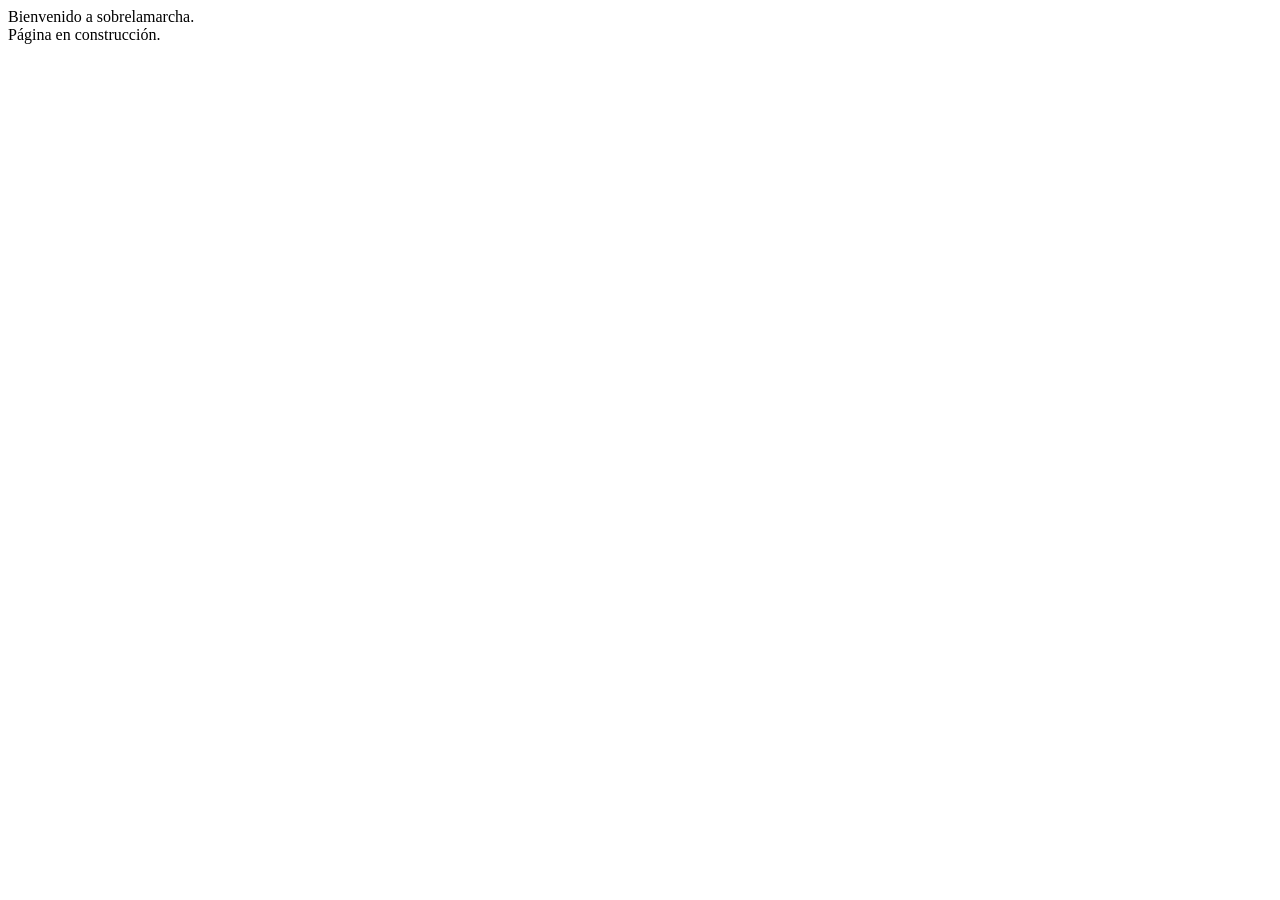
==== index.html @ 865dd1a7 "primer commit" ====
<!DOCTYPE html>
<html lang="en">
<head>
    <meta charset="UTF-8">
    <meta http-equiv="X-UA-Compatible" content="IE=edge">
    <meta name="viewport" content="width=device-width, initial-scale=1.0">
    <title>sobrelamarcha github</title>
</head>
<body>

    Bienvenido a sobrelamarcha.<br>
    Página en construcción.
    
</body>
</html>
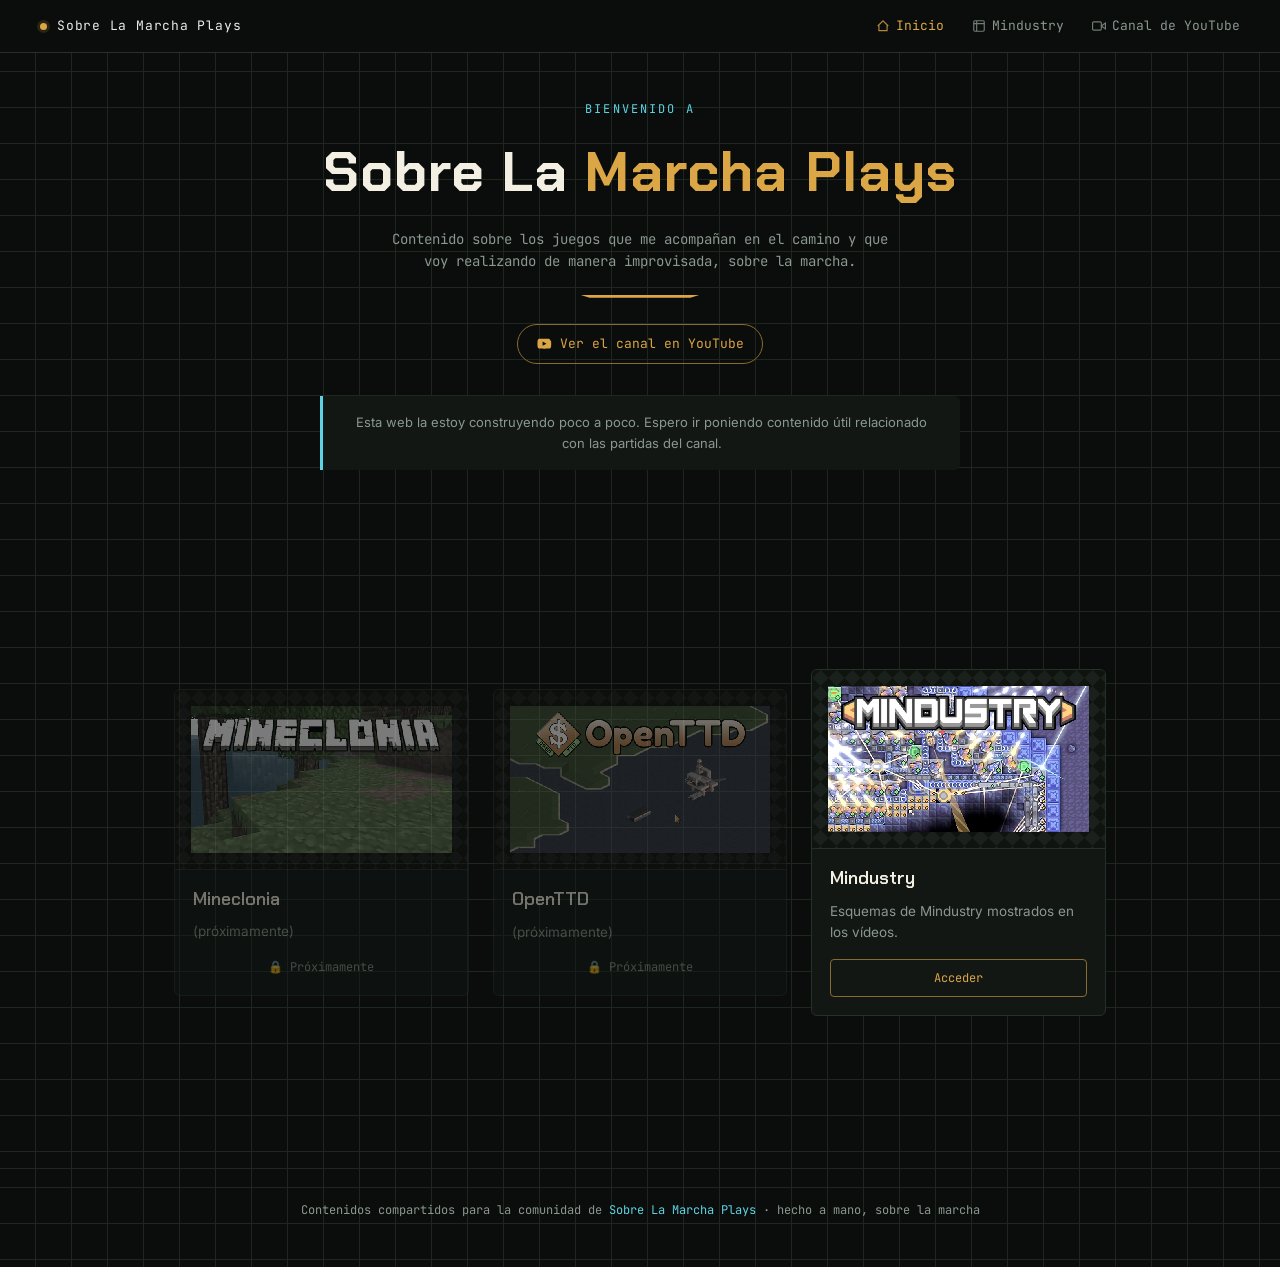
==== commit 325ed2f4: "first commit" ====
--- a/index.html
+++ b/index.html
@@ -1,15 +1,113 @@
-<!DOCTYPE html>
-<html lang="en">
-<head>
-    <meta charset="UTF-8">
-    <meta http-equiv="X-UA-Compatible" content="IE=edge">
-    <meta name="viewport" content="width=device-width, initial-scale=1.0">
-    <title>sobrelamarcha github</title>
-</head>
-<body>
+<!doctype html>
+<html lang="es">
+    <head>
+        <meta charset="UTF-8" />
+        <meta name="viewport" content="width=device-width, initial-scale=1.0" />
+        <title>Sobre La Marcha Plays</title>
+        <link rel="preconnect" href="https://fonts.googleapis.com" />
+        <link rel="preconnect" href="https://fonts.gstatic.com" crossorigin />
+        <link
+            href="https://fonts.googleapis.com/css2?family=Chakra+Petch:wght@500;600;700&family=Inter:wght@400;500&family=JetBrains+Mono:wght@400;500&display=swap"
+            rel="stylesheet"
+        />
+        <link rel="stylesheet" href="styles.css" />
+    </head>
+    <body>
+        <div class="sitebar">
+            <a class="sitebar-brand" href="index.html">
+                <span class="dot"></span>
+                Sobre La Marcha Plays
+            </a>
+            <nav class="sitebar-nav">
+                <a href="index.html" class="current">
+                    <svg viewBox="0 0 24 24" fill="none" stroke="currentColor" stroke-width="2"><path d="M3 12l9-9 9 9M5 10v10h14V10"/></svg>
+                    <span>Inicio</span>
+                </a>
+                <a href="mindustry.html">
+                    <svg viewBox="0 0 24 24" fill="none" stroke="currentColor" stroke-width="2"><rect x="3" y="3" width="18" height="18" rx="2"/><path d="M8 3v18M3 8h18"/></svg>
+                    <span>Mindustry</span>
+                </a>
+                <a href="https://www.youtube.com/@SobreLaMarchaPlays" target="_blank" rel="noopener">
+                    <svg viewBox="0 0 24 24" fill="none" stroke="currentColor" stroke-width="2"><path d="M23 7l-7 5 7 5V7z"/><rect x="1" y="5" width="15" height="14" rx="2"/></svg>
+                    <span>Canal de YouTube</span>
+                </a>
+            </nav>
+        </div>
 
-    Bienvenido a sobrelamarcha.<br>
-    Página en construcción.
-    
-</body>
-</html>+        <div class="home-header">
+            <p class="eyebrow">Bienvenido a</p>
+            <h1>Sobre La <span>Marcha Plays</span></h1>
+            <p class="sub">
+                Contenido sobre los juegos que me acompañan en el camino y que
+                voy realizando de manera improvisada, sobre la marcha.
+            </p>
+            <div class="rule"></div>
+            <a
+                class="yt-link"
+                href="https://www.youtube.com/@SobreLaMarchaPlays"
+                target="_blank"
+                rel="noopener"
+            >
+                <svg viewBox="0 0 24 24" fill="currentColor">
+                    <path
+                        d="M21.6 7.2s-.2-1.5-.8-2.1c-.8-.8-1.7-.8-2.1-.9C15.9 4 12 4 12 4h0s-3.9 0-6.7.2c-.4 0-1.3.1-2.1.9-.6.6-.8 2.1-.8 2.1S2.2 9 2.2 10.7v1.6c0 1.8.2 3.5.2 3.5s.2 1.5.8 2.1c.8.8 1.9.8 2.4.9 1.7.2 7.4.2 7.4.2s3.9 0 6.7-.2c.4 0 1.3-.1 2.1-.9.6-.6.8-2.1.8-2.1s.2-1.8.2-3.5v-1.6c0-1.8-.2-3.5-.2-3.5zM9.9 14.6V8.4l5.8 3.1-5.8 3.1z"
+                    />
+                </svg>
+                <span>Ver el canal en YouTube</span>
+            </a>
+            <div class="build-note">
+                Esta web la estoy construyendo poco a poco. Espero ir poniendo
+                contenido útil relacionado con las partidas del canal.
+            </div>
+        </div>
+
+        <main>
+            <div class="hub-grid">
+                <div class="hub-card coming-soon">
+                    <div class="hub-card-img">
+                        <img
+                            src="img/sections/mineclonia.png"
+                            alt="Mineclonia"
+                        />
+                    </div>
+                    <h3>Mineclonia</h3>
+                    <p>(próximamente)</p>
+                    <span class="coming-soon-label"
+                        >&#x1f512; Próximamente</span
+                    >
+                </div>
+
+                <div class="hub-card coming-soon">
+                    <div class="hub-card-img">
+                        <img src="img/sections/openttd.png" alt="OpenTTD" />
+                    </div>
+                    <h3>OpenTTD</h3>
+                    <p>(próximamente)</p>
+                    <span class="coming-soon-label"
+                        >&#x1f512; Próximamente</span
+                    >
+                </div>
+
+                <a href="mindustry.html" class="hub-card">
+                    <div class="hub-card-img">
+                        <img src="img/sections/mindustry.png" alt="Mindustry" />
+                    </div>
+                    <h3>Mindustry</h3>
+                    <p>Esquemas de Mindustry mostrados en los vídeos.</p>
+                    <span class="hub-card-btn">Acceder</span>
+                </a>
+            </div>
+        </main>
+
+        <footer>
+            Contenidos compartidos para la comunidad de
+            <a
+                href="https://www.youtube.com/@SobreLaMarchaPlays"
+                target="_blank"
+                rel="noopener"
+                >Sobre La Marcha Plays</a
+            >
+            · hecho a mano, sobre la marcha
+        </footer>
+    </body>
+</html>
--- a/styles.css
+++ b/styles.css
@@ -0,0 +1,636 @@
+:root {
+    --bg: #0a0d0b;
+    --surface: #121714;
+    --surface-2: #1a211c;
+    --border: #26302a;
+    --border-soft: #1e2620;
+    --text: #e9ede9;
+    --text-dim: #8a988f;
+    --gold: #dba646;
+    --gold-dim: #8a6a30;
+    --green: #5f9a5a;
+    --cyan: #5ed3e3;
+    --line: #26302a;
+    --line-soft: #1e2620;
+}
+* {
+    box-sizing: border-box;
+}
+html,
+body {
+    margin: 0;
+    padding: 0;
+}
+body {
+    background: var(--bg);
+    color: var(--text);
+    font-family: "Inter", sans-serif;
+    line-height: 1.55;
+    background-image:
+        linear-gradient(var(--border-soft) 1px, transparent 1px),
+        linear-gradient(90deg, var(--border-soft) 1px, transparent 1px);
+    background-size: 36px 36px;
+    background-position: -1px -1px;
+}
+
+/* ---------- sitebar ---------- */
+.sitebar {
+    position: fixed;
+    top: 0;
+    left: 0;
+    right: 0;
+    z-index: 100;
+    display: flex;
+    align-items: center;
+    justify-content: space-between;
+    padding: 16px 40px;
+    border-bottom: 1px solid var(--line);
+    background: var(--bg);
+}
+.sitebar-brand {
+    display: flex;
+    align-items: center;
+    gap: 10px;
+    font-family: "JetBrains Mono", monospace;
+    font-size: 13px;
+    letter-spacing: 0.06em;
+    color: var(--text);
+    text-decoration: none;
+}
+.sitebar-brand .dot {
+    width: 7px;
+    height: 7px;
+    border-radius: 50%;
+    background: var(--gold);
+    box-shadow: 0 0 0 3px rgba(219, 166, 70, 0.15);
+    flex-shrink: 0;
+}
+.sitebar-nav {
+    display: flex;
+    gap: 28px;
+    font-family: "JetBrains Mono", monospace;
+    font-size: 13px;
+}
+.sitebar-nav a {
+    color: var(--text-dim);
+    text-decoration: none;
+    display: flex;
+    align-items: center;
+    gap: 6px;
+    transition: color 0.15s ease;
+}
+.sitebar-nav a:hover {
+    color: var(--cyan);
+}
+.sitebar-nav a svg {
+    width: 14px;
+    height: 14px;
+    opacity: 0.8;
+}
+.sitebar-nav .current {
+    color: var(--gold);
+}
+
+/* ---------- page header ---------- */
+.page-header {
+    padding: 100px 24px 40px;
+    max-width: 720px;
+    margin: 0 auto;
+    text-align: center;
+}
+.back-link {
+    display: inline-flex;
+    align-items: center;
+    gap: 6px;
+    font-family: "JetBrains Mono", monospace;
+    font-size: 13px;
+    color: var(--text-dim);
+    text-decoration: none;
+    margin-bottom: 20px;
+    transition: color 0.15s ease;
+}
+.back-link:hover {
+    color: var(--cyan);
+}
+.back-link svg {
+    width: 14px;
+    height: 14px;
+}
+.page-header h1 {
+    font-family: "Chakra Petch", sans-serif;
+    font-weight: 700;
+    font-size: clamp(28px, 5vw, 40px);
+    letter-spacing: 0.02em;
+    margin: 0 0 14px;
+    color: #f3efe2;
+}
+.page-header h1 .accent {
+    color: var(--gold);
+}
+.page-header .desc {
+    font-family: "JetBrains Mono", monospace;
+    font-size: 14px;
+    color: var(--text-dim);
+    line-height: 1.6;
+    margin: 0 auto 26px;
+    max-width: 480px;
+}
+.header-actions {
+    display: flex;
+    gap: 12px;
+    justify-content: center;
+}
+.btn {
+    display: inline-flex;
+    align-items: center;
+    gap: 8px;
+    padding: 10px 18px;
+    border-radius: 6px;
+    font-family: "JetBrains Mono", monospace;
+    font-size: 13px;
+    text-decoration: none;
+    border: 1px solid var(--gold-dim);
+    color: var(--gold);
+    transition: border-color 0.15s ease, color 0.15s ease;
+}
+.btn:hover {
+    border-color: var(--gold);
+    color: #f0c46e;
+}
+.btn svg {
+    width: 14px;
+    height: 14px;
+}
+
+/* ---------- home header ---------- */
+.home-header {
+    padding: 100px 24px 48px;
+    text-align: center;
+}
+.home-header .eyebrow {
+    font-family: "JetBrains Mono", monospace;
+    font-size: 12px;
+    letter-spacing: 0.18em;
+    color: var(--cyan);
+    text-transform: uppercase;
+    margin: 0 0 10px;
+}
+.home-header h1 {
+    font-family: "Chakra Petch", sans-serif;
+    font-weight: 700;
+    font-size: clamp(32px, 6vw, 56px);
+    letter-spacing: 0.02em;
+    margin: 0;
+    color: #f3efe2;
+}
+.home-header h1 span {
+    color: var(--gold);
+}
+.home-header p.sub {
+    font-family: "JetBrains Mono", monospace;
+    color: var(--text-dim);
+    font-size: 14px;
+    margin: 14px auto 0;
+    max-width: 520px;
+}
+.home-header .rule {
+    width: 120px;
+    height: 3px;
+    background: var(--gold);
+    margin: 22px auto 0;
+    clip-path: polygon(0 0, 100% 0, 92% 100%, 8% 100%);
+}
+.home-header .yt-link {
+    display: inline-flex;
+    align-items: center;
+    gap: 8px;
+    margin-top: 26px;
+    padding: 9px 18px;
+    border: 1px solid var(--gold-dim);
+    border-radius: 20px;
+    color: var(--gold);
+    font-family: "JetBrains Mono", monospace;
+    font-size: 13px;
+    text-decoration: none;
+    transition: border-color 0.15s, color 0.15s;
+}
+.home-header .yt-link:hover {
+    border-color: var(--gold);
+    color: #f0c46e;
+}
+.home-header .yt-link svg {
+    width: 16px;
+    height: 16px;
+    flex-shrink: 0;
+}
+
+/* ---------- divider & note ---------- */
+.divider {
+    height: 1px;
+    background: var(--line);
+    margin: 0 40px;
+}
+.build-note {
+    max-width: 640px;
+    margin: 32px auto 0;
+    padding: 16px 20px;
+    background: var(--surface);
+    border-left: 3px solid var(--cyan);
+    border-radius: 0 6px 6px 0;
+    font-size: 13px;
+    color: var(--text-dim);
+    line-height: 1.6;
+}
+.build-note strong {
+    color: var(--text);
+}
+
+/* ---------- layout ---------- */
+main {
+    max-width: 980px;
+    margin: 0 auto;
+    padding: 100px 24px 100px;
+}
+
+.toolbar {
+    display: flex;
+    gap: 12px;
+    align-items: center;
+    margin-bottom: 28px;
+    flex-wrap: wrap;
+}
+.toolbar input[type="search"] {
+    flex: 1;
+    min-width: 200px;
+    background: var(--surface);
+    border: 1px solid var(--border);
+    color: var(--text);
+    font-family: "Inter", sans-serif;
+    font-size: 14px;
+    padding: 11px 14px;
+    border-radius: 4px;
+    outline: none;
+}
+.toolbar input[type="search"]::placeholder {
+    color: var(--text-dim);
+}
+.toolbar input[type="search"]:focus {
+    border-color: var(--cyan);
+}
+.count {
+    font-family: "JetBrains Mono", monospace;
+    font-size: 12px;
+    color: var(--text-dim);
+    white-space: nowrap;
+}
+
+/* ---------- schematic card ---------- */
+.list {
+    display: flex;
+    flex-direction: column;
+    gap: 22px;
+}
+
+.card {
+    background: var(--surface);
+    border: 1px solid var(--border);
+    border-radius: 6px;
+    display: grid;
+    grid-template-columns: 290px 1fr;
+    overflow: hidden;
+}
+@media (max-width: 700px) {
+    .card {
+        grid-template-columns: 1fr;
+    }
+}
+
+.thumb {
+    position: relative;
+    background:
+        linear-gradient(45deg, #10140f 25%, transparent 25%) 0 0/16px 16px,
+        linear-gradient(-45deg, #10140f 25%, transparent 25%) 0 0/16px 16px,
+        linear-gradient(45deg, transparent 75%, #10140f 75%) 0 0/16px 16px,
+        linear-gradient(-45deg, transparent 75%, #10140f 75%) 0 0/16px 16px,
+        var(--surface-2);
+    display: flex;
+    align-items: center;
+    justify-content: center;
+    aspect-ratio: 725/257;
+    border-right: 1px solid var(--border);
+    padding: 10px;
+}
+@media (max-width: 700px) {
+    .thumb {
+        border-right: none;
+        border-bottom: 1px solid var(--border);
+    }
+}
+.thumb img {
+    width: 100%;
+    height: 100%;
+    object-fit: contain;
+    image-rendering: pixelated;
+    display: block;
+}
+.thumb::before,
+.thumb::after,
+.thumb .br1,
+.thumb .br2 {
+    content: "";
+    position: absolute;
+    width: 16px;
+    height: 16px;
+    border-color: var(--gold);
+    border-style: solid;
+}
+.thumb::before {
+    top: 8px;
+    left: 8px;
+    border-width: 2px 0 0 2px;
+}
+.thumb::after {
+    bottom: 8px;
+    right: 8px;
+    border-width: 0 2px 2px 0;
+}
+.thumb .br1 {
+    top: 8px;
+    right: 8px;
+    border-width: 2px 2px 0 0;
+}
+.thumb .br2 {
+    bottom: 8px;
+    left: 8px;
+    border-width: 0 0 2px 2px;
+}
+
+.content {
+    padding: 18px 22px;
+    display: flex;
+    flex-direction: column;
+    gap: 12px;
+    min-width: 0;
+}
+.content .head {
+    display: flex;
+    align-items: baseline;
+    justify-content: space-between;
+    gap: 12px;
+    flex-wrap: wrap;
+}
+.content h3 {
+    font-family: "Chakra Petch", sans-serif;
+    font-size: 19px;
+    font-weight: 600;
+    margin: 0;
+    color: #f3efe2;
+}
+.content .tag {
+    font-family: "JetBrains Mono", monospace;
+    font-size: 11px;
+    color: var(--green);
+    border: 1px solid var(--green);
+    padding: 2px 8px;
+    border-radius: 20px;
+    white-space: nowrap;
+}
+.content .desc {
+    font-size: 13.5px;
+    color: var(--text-dim);
+    margin: 0;
+}
+.content .video-link {
+    font-family: "JetBrains Mono", monospace;
+    font-size: 12px;
+    color: var(--cyan);
+    text-decoration: none;
+    display: inline-flex;
+    align-items: center;
+    gap: 6px;
+    width: fit-content;
+}
+.content .video-link:hover {
+    text-decoration: underline;
+}
+.content .video-pending {
+    font-family: "JetBrains Mono", monospace;
+    font-size: 12px;
+    color: var(--text-dim);
+    font-style: italic;
+}
+
+.code-row {
+    display: flex;
+    gap: 10px;
+    align-items: stretch;
+}
+.code-row textarea {
+    flex: 1;
+    min-width: 0;
+    background: var(--surface-2);
+    border: 1px solid var(--border);
+    color: #cfe8d8;
+    font-family: "JetBrains Mono", monospace;
+    font-size: 11.5px;
+    line-height: 1.5;
+    padding: 10px 12px;
+    border-radius: 4px;
+    resize: vertical;
+    min-height: 80px;
+    max-height: 160px;
+}
+.code-row textarea:focus {
+    outline: none;
+    border-color: var(--cyan);
+}
+
+.copy-btn {
+    flex-shrink: 0;
+    display: flex;
+    flex-direction: column;
+    align-items: center;
+    justify-content: center;
+    gap: 4px;
+    width: 76px;
+    background: transparent;
+    border: 1px solid var(--gold-dim);
+    color: var(--gold);
+    font-family: "JetBrains Mono", monospace;
+    font-size: 11px;
+    letter-spacing: 0.03em;
+    border-radius: 4px;
+    cursor: pointer;
+    transition:
+        border-color 0.15s,
+        color 0.15s;
+}
+.copy-btn:hover {
+    border-color: var(--gold);
+}
+.copy-btn.copied {
+    border-color: var(--cyan);
+    color: var(--cyan);
+}
+.copy-btn svg {
+    width: 18px;
+    height: 18px;
+}
+
+.empty {
+    text-align: center;
+    color: var(--text-dim);
+    font-family: "JetBrains Mono", monospace;
+    font-size: 13px;
+    padding: 60px 0;
+}
+
+footer {
+    text-align: center;
+    padding: 32px 24px 48px;
+    border-top: 1px solid var(--border-soft);
+    color: var(--text-dim);
+    font-family: "JetBrains Mono", monospace;
+    font-size: 12px;
+}
+footer a {
+    color: var(--cyan);
+    text-decoration: none;
+}
+footer a:hover {
+    text-decoration: underline;
+}
+
+/* ---------- hub grid ---------- */
+.hub-grid {
+    display: grid;
+    grid-template-columns: repeat(3, 1fr);
+    gap: 24px;
+    align-items: center;
+    min-height: 50vh;
+}
+
+.hub-card {
+    background: var(--surface);
+    border: 1px solid var(--border);
+    border-radius: 6px;
+    padding: 0;
+    text-decoration: none;
+    color: inherit;
+    display: flex;
+    flex-direction: column;
+    overflow: hidden;
+    transition: border-color 0.15s;
+}
+.hub-card:hover {
+    border-color: var(--gold-dim);
+}
+
+.hub-card-img {
+    background:
+        linear-gradient(45deg, #10140f 25%, transparent 25%) 0 0/16px 16px,
+        linear-gradient(-45deg, #10140f 25%, transparent 25%) 0 0/16px 16px,
+        linear-gradient(45deg, transparent 75%, #10140f 75%) 0 0/16px 16px,
+        linear-gradient(-45deg, transparent 75%, #10140f 75%) 0 0/16px 16px,
+        var(--surface-2);
+    aspect-ratio: 16/9;
+    display: flex;
+    align-items: center;
+    justify-content: center;
+    padding: 16px;
+    border-bottom: 1px solid var(--border);
+}
+.hub-card-img img {
+    width: 100%;
+    height: 100%;
+    object-fit: contain;
+    image-rendering: pixelated;
+}
+
+.hub-card h3 {
+    font-family: "Chakra Petch", sans-serif;
+    font-size: 18px;
+    font-weight: 600;
+    margin: 16px 18px 0;
+    color: #f3efe2;
+}
+.hub-card p {
+    font-size: 13.5px;
+    color: var(--text-dim);
+    margin: 8px 18px 0;
+    flex: 1;
+}
+.hub-card-btn {
+    font-family: "JetBrains Mono", monospace;
+    font-size: 12px;
+    color: var(--gold);
+    border: 1px solid var(--gold-dim);
+    padding: 9px 18px;
+    border-radius: 4px;
+    text-align: center;
+    margin: 16px 18px 18px;
+    transition:
+        border-color 0.15s,
+        color 0.15s;
+}
+.hub-card:hover .hub-card-btn {
+    border-color: var(--gold);
+}
+
+.hub-card.coming-soon {
+    opacity: 0.45;
+    pointer-events: none;
+}
+.hub-card.coming-soon .hub-card-img {
+    filter: grayscale(60%);
+}
+
+.coming-soon-label {
+    font-family: "JetBrains Mono", monospace;
+    font-size: 12px;
+    color: var(--text-dim);
+    text-align: center;
+    margin: 16px 18px 18px;
+}
+
+@media (max-width: 700px) {
+    .hub-grid {
+        grid-template-columns: 1fr;
+    }
+}
+
+/* ---------- responsive ---------- */
+@media (max-width: 640px) {
+    .sitebar {
+        padding: 14px 20px;
+    }
+    .sitebar-nav {
+        gap: 16px;
+    }
+    .sitebar-nav a span {
+        display: none;
+    }
+    .page-header {
+        padding: 80px 16px 32px;
+    }
+    .page-header h1 {
+        font-size: 26px;
+    }
+    .home-header {
+        padding: 80px 20px 36px;
+    }
+    .home-header h1 {
+        font-size: 32px;
+    }
+    .divider {
+        margin: 0 20px;
+    }
+    .build-note {
+        margin-left: 20px;
+        margin-right: 20px;
+    }
+    main {
+        padding-left: 20px;
+        padding-right: 20px;
+    }
+}
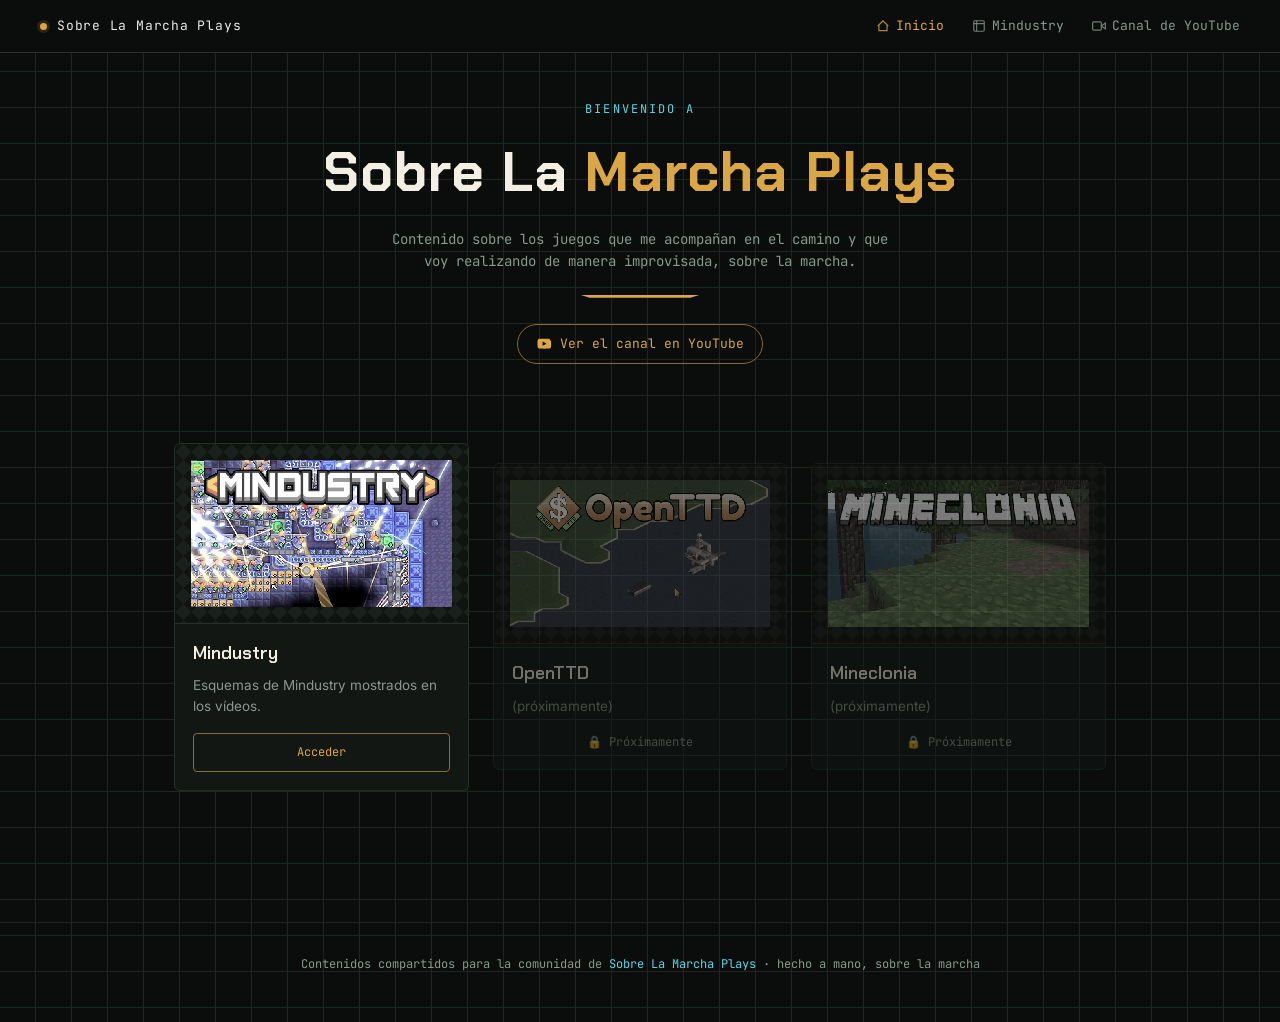
==== commit 0060101b: "fix: change texts and styles" ====
--- a/index.html
+++ b/index.html
@@ -20,15 +20,42 @@
             </a>
             <nav class="sitebar-nav">
                 <a href="index.html" class="current">
-                    <svg viewBox="0 0 24 24" fill="none" stroke="currentColor" stroke-width="2"><path d="M3 12l9-9 9 9M5 10v10h14V10"/></svg>
+                    <svg
+                        viewBox="0 0 24 24"
+                        fill="none"
+                        stroke="currentColor"
+                        stroke-width="2"
+                    >
+                        <path d="M3 12l9-9 9 9M5 10v10h14V10" />
+                    </svg>
                     <span>Inicio</span>
                 </a>
                 <a href="mindustry.html">
-                    <svg viewBox="0 0 24 24" fill="none" stroke="currentColor" stroke-width="2"><rect x="3" y="3" width="18" height="18" rx="2"/><path d="M8 3v18M3 8h18"/></svg>
+                    <svg
+                        viewBox="0 0 24 24"
+                        fill="none"
+                        stroke="currentColor"
+                        stroke-width="2"
+                    >
+                        <rect x="3" y="3" width="18" height="18" rx="2" />
+                        <path d="M8 3v18M3 8h18" />
+                    </svg>
                     <span>Mindustry</span>
                 </a>
-                <a href="https://www.youtube.com/@SobreLaMarchaPlays" target="_blank" rel="noopener">
-                    <svg viewBox="0 0 24 24" fill="none" stroke="currentColor" stroke-width="2"><path d="M23 7l-7 5 7 5V7z"/><rect x="1" y="5" width="15" height="14" rx="2"/></svg>
+                <a
+                    href="https://www.youtube.com/@SobreLaMarchaPlays"
+                    target="_blank"
+                    rel="noopener"
+                >
+                    <svg
+                        viewBox="0 0 24 24"
+                        fill="none"
+                        stroke="currentColor"
+                        stroke-width="2"
+                    >
+                        <path d="M23 7l-7 5 7 5V7z" />
+                        <rect x="1" y="5" width="15" height="14" rx="2" />
+                    </svg>
                     <span>Canal de YouTube</span>
                 </a>
             </nav>
@@ -55,14 +82,28 @@
                 </svg>
                 <span>Ver el canal en YouTube</span>
             </a>
-            <div class="build-note">
-                Esta web la estoy construyendo poco a poco. Espero ir poniendo
-                contenido útil relacionado con las partidas del canal.
-            </div>
         </div>
 
         <main>
             <div class="hub-grid">
+                <a href="mindustry.html" class="hub-card">
+                    <div class="hub-card-img">
+                        <img src="img/sections/mindustry.png" alt="Mindustry" />
+                    </div>
+                    <h3>Mindustry</h3>
+                    <p>Esquemas de Mindustry mostrados en los vídeos.</p>
+                    <span class="hub-card-btn">Acceder</span>
+                </a>
+                <div class="hub-card coming-soon">
+                    <div class="hub-card-img">
+                        <img src="img/sections/openttd.png" alt="OpenTTD" />
+                    </div>
+                    <h3>OpenTTD</h3>
+                    <p>(próximamente)</p>
+                    <span class="coming-soon-label"
+                        >&#x1f512; Próximamente</span
+                    >
+                </div>
                 <div class="hub-card coming-soon">
                     <div class="hub-card-img">
                         <img
@@ -76,26 +117,6 @@
                         >&#x1f512; Próximamente</span
                     >
                 </div>
-
-                <div class="hub-card coming-soon">
-                    <div class="hub-card-img">
-                        <img src="img/sections/openttd.png" alt="OpenTTD" />
-                    </div>
-                    <h3>OpenTTD</h3>
-                    <p>(próximamente)</p>
-                    <span class="coming-soon-label"
-                        >&#x1f512; Próximamente</span
-                    >
-                </div>
-
-                <a href="mindustry.html" class="hub-card">
-                    <div class="hub-card-img">
-                        <img src="img/sections/mindustry.png" alt="Mindustry" />
-                    </div>
-                    <h3>Mindustry</h3>
-                    <p>Esquemas de Mindustry mostrados en los vídeos.</p>
-                    <span class="hub-card-btn">Acceder</span>
-                </a>
             </div>
         </main>
 
--- a/styles.css
+++ b/styles.css
@@ -151,7 +151,9 @@
     text-decoration: none;
     border: 1px solid var(--gold-dim);
     color: var(--gold);
-    transition: border-color 0.15s ease, color 0.15s ease;
+    transition:
+        border-color 0.15s ease,
+        color 0.15s ease;
 }
 .btn:hover {
     border-color: var(--gold);
@@ -164,7 +166,7 @@
 
 /* ---------- home header ---------- */
 .home-header {
-    padding: 100px 24px 48px;
+    padding: 100px 24px 18px;
     text-align: center;
 }
 .home-header .eyebrow {
@@ -212,7 +214,9 @@
     font-family: "JetBrains Mono", monospace;
     font-size: 13px;
     text-decoration: none;
-    transition: border-color 0.15s, color 0.15s;
+    transition:
+        border-color 0.15s,
+        color 0.15s;
 }
 .home-header .yt-link:hover {
     border-color: var(--gold);
@@ -249,7 +253,7 @@
 main {
     max-width: 980px;
     margin: 0 auto;
-    padding: 100px 24px 100px;
+    padding: 10px 24px 80px;
 }
 
 .toolbar {
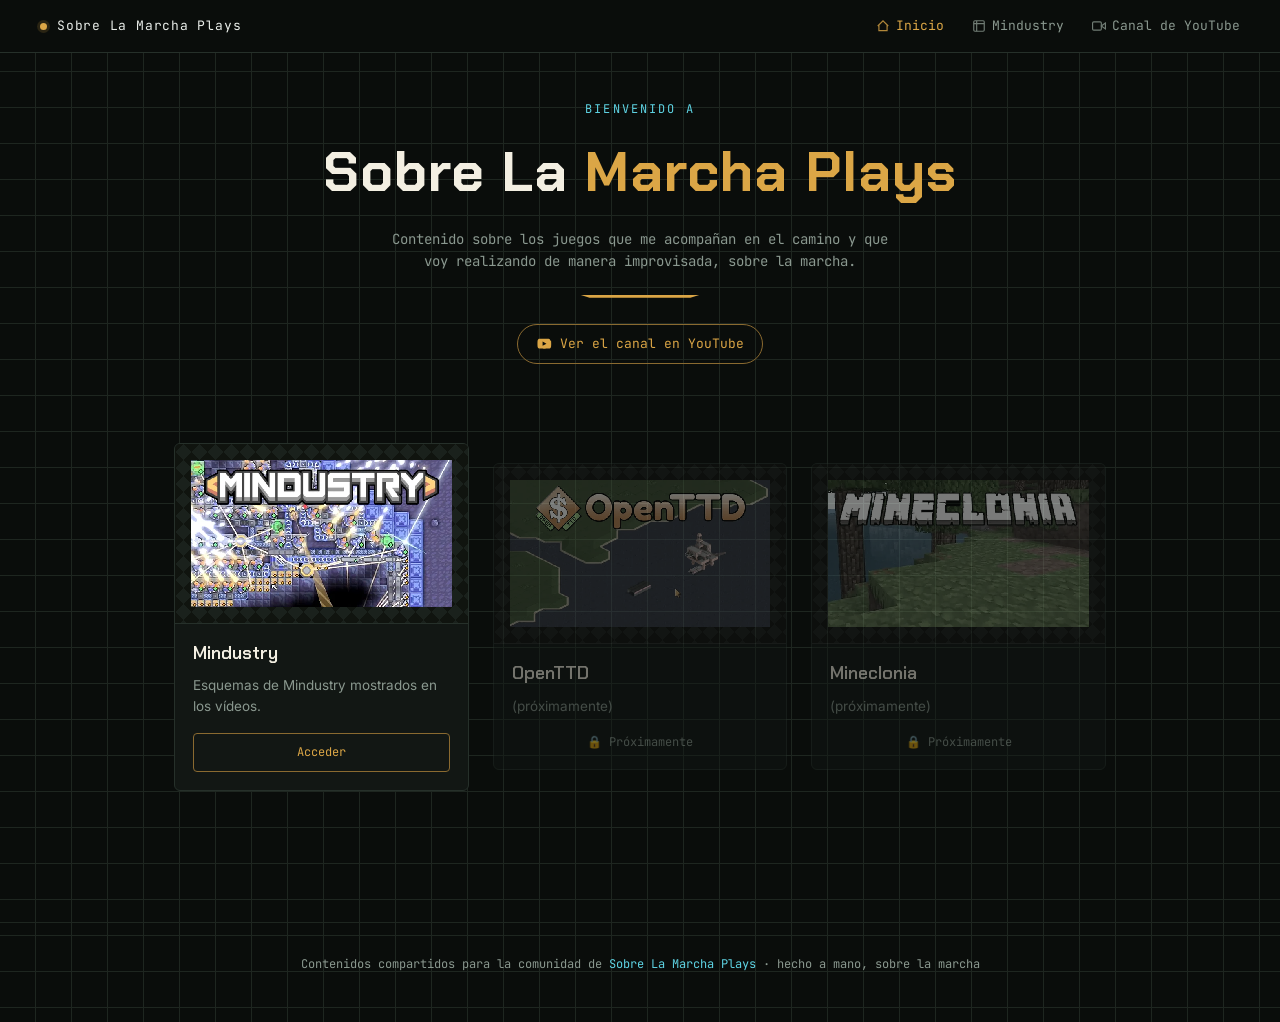
==== commit f39833ae: "feat: migrate images to WebP format and add new Mindustry schematics" ====
--- a/index.html
+++ b/index.html
@@ -13,6 +13,7 @@
         <link rel="stylesheet" href="styles.css" />
     </head>
     <body>
+        <script src="icons.js"></script>
         <div class="sitebar">
             <a class="sitebar-brand" href="index.html">
                 <span class="dot"></span>
@@ -20,26 +21,11 @@
             </a>
             <nav class="sitebar-nav">
                 <a href="index.html" class="current">
-                    <svg
-                        viewBox="0 0 24 24"
-                        fill="none"
-                        stroke="currentColor"
-                        stroke-width="2"
-                    >
-                        <path d="M3 12l9-9 9 9M5 10v10h14V10" />
-                    </svg>
+                    <svg class="icon"><use href="#icon-home"></use></svg>
                     <span>Inicio</span>
                 </a>
                 <a href="mindustry.html">
-                    <svg
-                        viewBox="0 0 24 24"
-                        fill="none"
-                        stroke="currentColor"
-                        stroke-width="2"
-                    >
-                        <rect x="3" y="3" width="18" height="18" rx="2" />
-                        <path d="M8 3v18M3 8h18" />
-                    </svg>
+                    <svg class="icon"><use href="#icon-grid"></use></svg>
                     <span>Mindustry</span>
                 </a>
                 <a
@@ -47,15 +33,7 @@
                     target="_blank"
                     rel="noopener"
                 >
-                    <svg
-                        viewBox="0 0 24 24"
-                        fill="none"
-                        stroke="currentColor"
-                        stroke-width="2"
-                    >
-                        <path d="M23 7l-7 5 7 5V7z" />
-                        <rect x="1" y="5" width="15" height="14" rx="2" />
-                    </svg>
+                    <svg class="icon"><use href="#icon-play"></use></svg>
                     <span>Canal de YouTube</span>
                 </a>
             </nav>
@@ -70,16 +48,12 @@
             </p>
             <div class="rule"></div>
             <a
-                class="yt-link"
+                class="btn btn-pill mt-lg"
                 href="https://www.youtube.com/@SobreLaMarchaPlays"
                 target="_blank"
                 rel="noopener"
             >
-                <svg viewBox="0 0 24 24" fill="currentColor">
-                    <path
-                        d="M21.6 7.2s-.2-1.5-.8-2.1c-.8-.8-1.7-.8-2.1-.9C15.9 4 12 4 12 4h0s-3.9 0-6.7.2c-.4 0-1.3.1-2.1.9-.6.6-.8 2.1-.8 2.1S2.2 9 2.2 10.7v1.6c0 1.8.2 3.5.2 3.5s.2 1.5.8 2.1c.8.8 1.9.8 2.4.9 1.7.2 7.4.2 7.4.2s3.9 0 6.7-.2c.4 0 1.3-.1 2.1-.9.6-.6.8-2.1.8-2.1s.2-1.8.2-3.5v-1.6c0-1.8-.2-3.5-.2-3.5zM9.9 14.6V8.4l5.8 3.1-5.8 3.1z"
-                    />
-                </svg>
+                <svg class="icon"><use href="#icon-youtube"></use></svg>
                 <span>Ver el canal en YouTube</span>
             </a>
         </div>
@@ -87,16 +61,16 @@
         <main>
             <div class="hub-grid">
                 <a href="mindustry.html" class="hub-card">
-                    <div class="hub-card-img">
-                        <img src="img/sections/mindustry.png" alt="Mindustry" />
+                    <div class="hub-card-img checkerboard">
+                        <img src="img/sections/mindustry.webp" alt="Mindustry" />
                     </div>
                     <h3>Mindustry</h3>
                     <p>Esquemas de Mindustry mostrados en los vídeos.</p>
                     <span class="hub-card-btn">Acceder</span>
                 </a>
                 <div class="hub-card coming-soon">
-                    <div class="hub-card-img">
-                        <img src="img/sections/openttd.png" alt="OpenTTD" />
+                    <div class="hub-card-img checkerboard">
+                        <img src="img/sections/openttd.webp" alt="OpenTTD" />
                     </div>
                     <h3>OpenTTD</h3>
                     <p>(próximamente)</p>
@@ -105,9 +79,9 @@
                     >
                 </div>
                 <div class="hub-card coming-soon">
-                    <div class="hub-card-img">
+                    <div class="hub-card-img checkerboard">
                         <img
-                            src="img/sections/mineclonia.png"
+                            src="img/sections/mineclonia.webp"
                             alt="Mineclonia"
                         />
                     </div>
--- a/styles.css
+++ b/styles.css
@@ -16,6 +16,11 @@
 * {
     box-sizing: border-box;
 }
+.icon {
+    width: 14px;
+    height: 14px;
+    flex-shrink: 0;
+}
 html,
 body {
     margin: 0;
@@ -163,6 +168,17 @@
     width: 14px;
     height: 14px;
 }
+.btn-pill {
+    border-radius: 20px;
+    padding: 9px 18px;
+}
+.btn-pill svg {
+    width: 16px;
+    height: 16px;
+}
+.mt-lg {
+    margin-top: 26px;
+}
 
 /* ---------- home header ---------- */
 .home-header {
@@ -202,32 +218,6 @@
     margin: 22px auto 0;
     clip-path: polygon(0 0, 100% 0, 92% 100%, 8% 100%);
 }
-.home-header .yt-link {
-    display: inline-flex;
-    align-items: center;
-    gap: 8px;
-    margin-top: 26px;
-    padding: 9px 18px;
-    border: 1px solid var(--gold-dim);
-    border-radius: 20px;
-    color: var(--gold);
-    font-family: "JetBrains Mono", monospace;
-    font-size: 13px;
-    text-decoration: none;
-    transition:
-        border-color 0.15s,
-        color 0.15s;
-}
-.home-header .yt-link:hover {
-    border-color: var(--gold);
-    color: #f0c46e;
-}
-.home-header .yt-link svg {
-    width: 16px;
-    height: 16px;
-    flex-shrink: 0;
-}
-
 /* ---------- divider & note ---------- */
 .divider {
     height: 1px;
@@ -308,15 +298,17 @@
         grid-template-columns: 1fr;
     }
 }
-
-.thumb {
-    position: relative;
+.checkerboard {
     background:
         linear-gradient(45deg, #10140f 25%, transparent 25%) 0 0/16px 16px,
         linear-gradient(-45deg, #10140f 25%, transparent 25%) 0 0/16px 16px,
         linear-gradient(45deg, transparent 75%, #10140f 75%) 0 0/16px 16px,
         linear-gradient(-45deg, transparent 75%, #10140f 75%) 0 0/16px 16px,
         var(--surface-2);
+}
+
+.thumb {
+    position: relative;
     display: flex;
     align-items: center;
     justify-content: center;
@@ -399,6 +391,12 @@
     border-radius: 20px;
     white-space: nowrap;
 }
+.content .tags {
+    display: flex;
+    flex-wrap: wrap;
+    gap: 6px;
+    justify-content: flex-end;
+}
 .content .desc {
     font-size: 13.5px;
     color: var(--text-dim);
@@ -422,6 +420,26 @@
     font-size: 12px;
     color: var(--text-dim);
     font-style: italic;
+}
+
+.content .comment {
+    font-size: 12.5px;
+    color: var(--text-dim);
+    margin: 0;
+    padding: 8px 12px;
+    background: var(--surface-2);
+    border-left: 3px solid var(--gold);
+    border-radius: 0 4px 4px 0;
+    line-height: 1.55;
+}
+.content .comment .comment-label {
+    display: block;
+    font-family: "JetBrains Mono", monospace;
+    font-size: 10.5px;
+    letter-spacing: 0.08em;
+    text-transform: uppercase;
+    color: var(--gold);
+    margin-bottom: 3px;
 }
 
 .code-row {
@@ -531,12 +549,6 @@
 }
 
 .hub-card-img {
-    background:
-        linear-gradient(45deg, #10140f 25%, transparent 25%) 0 0/16px 16px,
-        linear-gradient(-45deg, #10140f 25%, transparent 25%) 0 0/16px 16px,
-        linear-gradient(45deg, transparent 75%, #10140f 75%) 0 0/16px 16px,
-        linear-gradient(-45deg, transparent 75%, #10140f 75%) 0 0/16px 16px,
-        var(--surface-2);
     aspect-ratio: 16/9;
     display: flex;
     align-items: center;
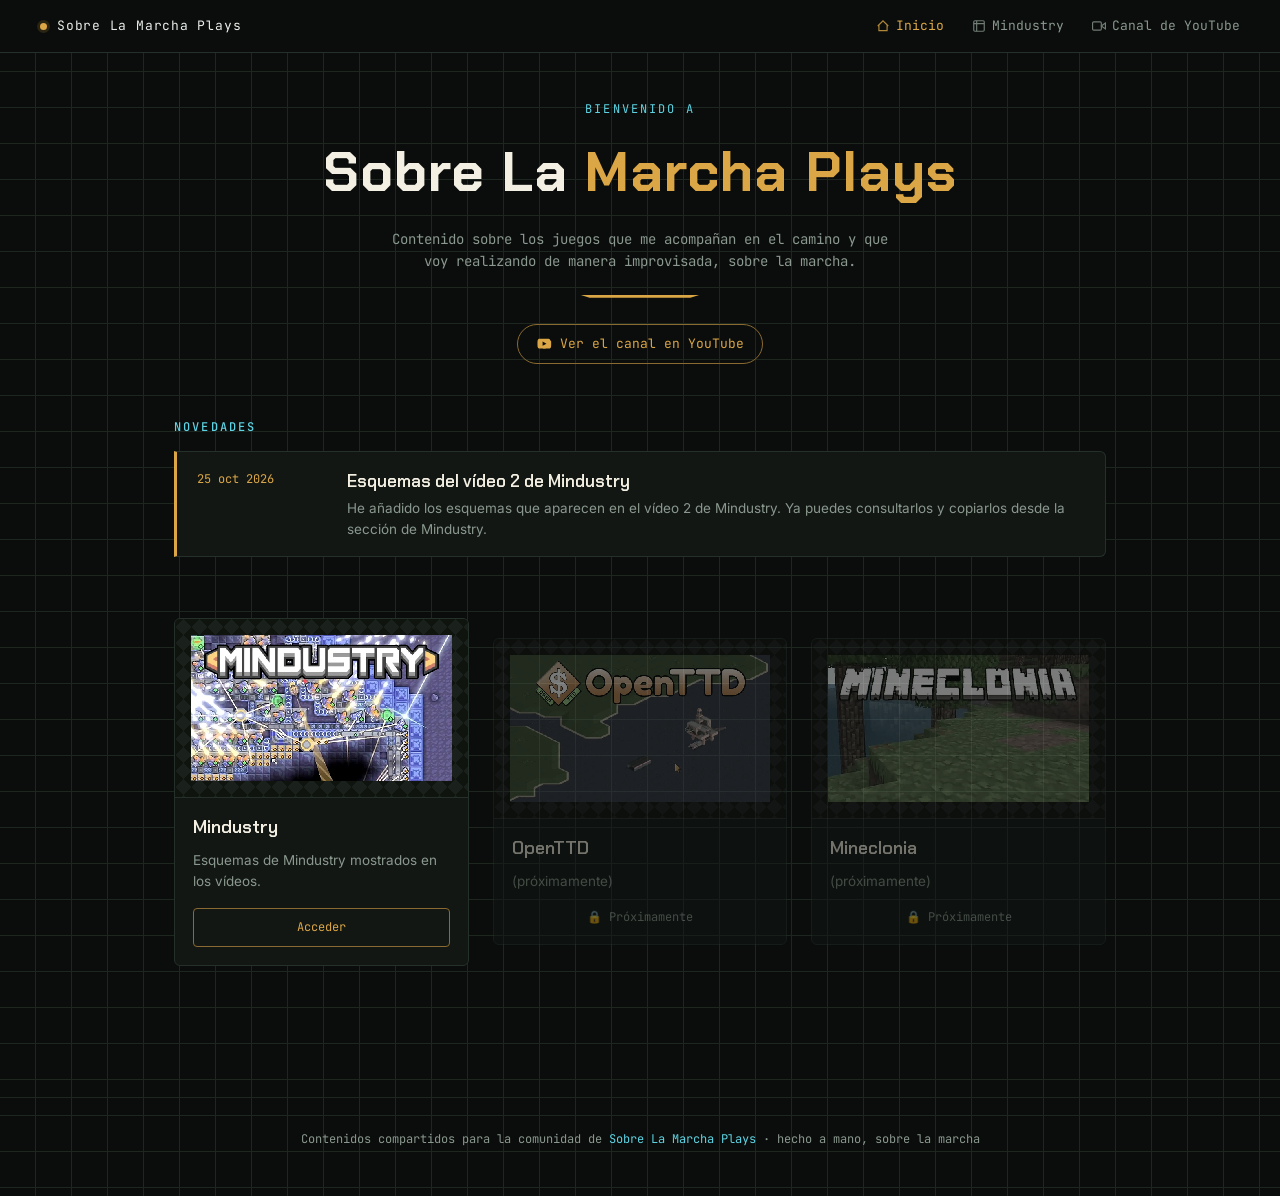
==== commit 73848206: "feat: add changelog section to index hub" ====
--- a/index.html
+++ b/index.html
@@ -58,6 +58,23 @@
             </a>
         </div>
 
+        <section class="changelog" aria-labelledby="changelog-title">
+            <h2 id="changelog-title" class="changelog-title">Novedades</h2>
+            <ol class="changelog-list">
+                <li class="changelog-entry">
+                    <time datetime="2026-10-25">25 oct 2026</time>
+                    <div class="changelog-body">
+                        <h3>Esquemas del vídeo 2 de Mindustry</h3>
+                        <p>
+                            He añadido los esquemas que aparecen en el vídeo 2
+                            de Mindustry. Ya puedes consultarlos y copiarlos
+                            desde la sección de Mindustry.
+                        </p>
+                    </div>
+                </li>
+            </ol>
+        </section>
+
         <main>
             <div class="hub-grid">
                 <a href="mindustry.html" class="hub-card">
--- a/styles.css
+++ b/styles.css
@@ -615,6 +615,69 @@
     }
 }
 
+/* ---------- changelog ---------- */
+.changelog {
+    max-width: 980px;
+    margin: 36px auto 0;
+    padding: 0 24px;
+}
+.changelog-title {
+    font-family: "JetBrains Mono", monospace;
+    font-size: 12px;
+    font-weight: 500;
+    letter-spacing: 0.18em;
+    color: var(--cyan);
+    text-transform: uppercase;
+    margin: 0 0 14px;
+}
+.changelog-list {
+    list-style: none;
+    margin: 0;
+    padding: 0;
+    display: flex;
+    flex-direction: column;
+    gap: 14px;
+}
+.changelog-entry {
+    display: grid;
+    grid-template-columns: 130px 1fr;
+    gap: 20px;
+    background: var(--surface);
+    border: 1px solid var(--border);
+    border-left: 3px solid var(--gold);
+    border-radius: 0 6px 6px 0;
+    padding: 16px 20px;
+}
+.changelog-entry time {
+    font-family: "JetBrains Mono", monospace;
+    font-size: 12px;
+    color: var(--gold);
+    white-space: nowrap;
+    padding-top: 2px;
+}
+.changelog-body h3 {
+    font-family: "Chakra Petch", sans-serif;
+    font-size: 17px;
+    font-weight: 600;
+    margin: 0 0 4px;
+    color: #f3efe2;
+}
+.changelog-body p {
+    font-size: 13.5px;
+    color: var(--text-dim);
+    margin: 0;
+}
+@media (max-width: 640px) {
+    .changelog {
+        margin-top: 28px;
+        padding: 0 20px;
+    }
+    .changelog-entry {
+        grid-template-columns: 1fr;
+        gap: 6px;
+    }
+}
+
 /* ---------- responsive ---------- */
 @media (max-width: 640px) {
     .sitebar {
